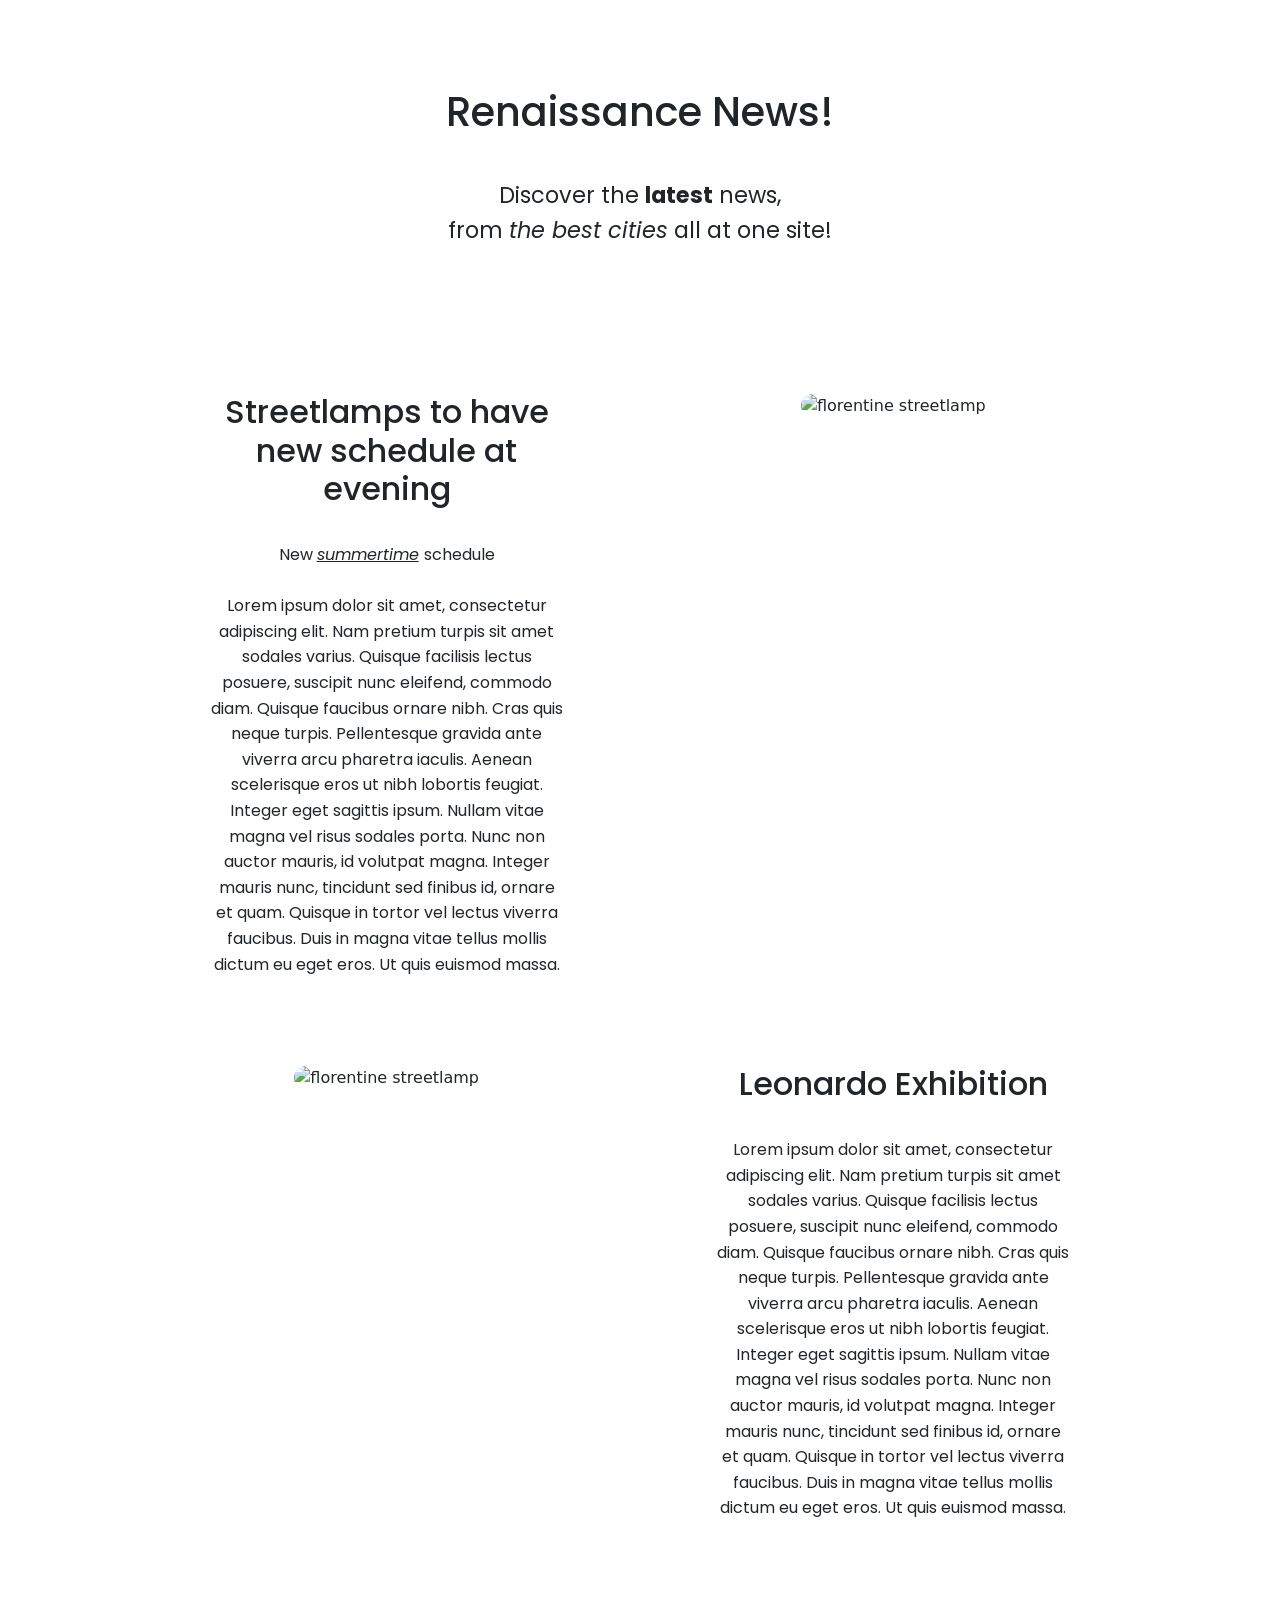
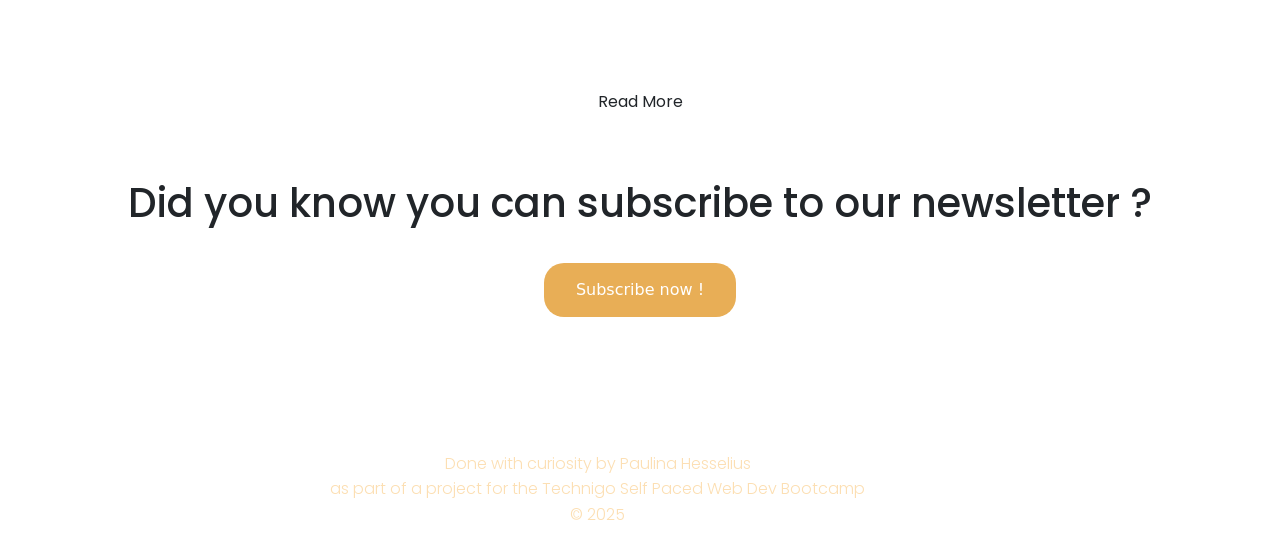
==== index.html @ 9780f8f2 "draft" ====
<!DOCTYPE html>
<html lang="en" dir="ltr">

<head>
  <meta charset="utf-8">
  <meta name="viewport" content="width=device-width, initial-scale=1">
  <title>Renaissance News</title>

  <!-- google fonts-->
  <link rel="preconnect" href="https://fonts.googleapis.com">
  <link rel="preconnect" href="https://fonts.gstatic.com" crossorigin>
  <link href="https://fonts.googleapis.com/css2?family=Poppins:wght@400;500;600&display=swap" rel="stylesheet">

  <!-- bootstrap -->
  <link href="https://cdn.jsdelivr.net/npm/bootstrap@5.1.3/dist/css/bootstrap.min.css" rel="stylesheet"
    integrity="sha384-1BmE4kWBq78iYhFldvKuhfTAU6auU8tT94WrHftjDbrCEXSU1oBoqyl2QvZ6jIW3" crossorigin="anonymous">

  <!-- css -->
  <link rel="stylesheet" href="style.css">
</head>

<body>
  <!-- navbar-->


  
    <div class="container-fluid">
      <a class="navbar-brand" href="index.html"><img class="imglogo" src="img/logo.png" alt="" width="25%"></a>
        
      </div>



  <div class="description">
    <h1>Renaissance News!</h1>
    <br>
    <p>Discover the <b>latest</b> news, 
      <br>from <i>the best cities</i> all at one site!
      <br>
    </p>
  </div>
  <!-- content in two columns with image -->
  <div class="container">


    <div class="row justify-content-evenly">
      <div class="col-4">
        <h2>Streetlamps to have new schedule at evening</h2>
        <p>
          <br>
          New <i> <u>summertime</u> </i>schedule
          <br>
          <br>
          Lorem ipsum dolor sit amet, consectetur adipiscing elit. Nam pretium turpis sit amet sodales varius. Quisque facilisis
          lectus posuere, suscipit nunc eleifend, commodo diam. Quisque faucibus ornare nibh. Cras quis neque turpis. Pellentesque
          gravida ante viverra arcu pharetra iaculis. Aenean scelerisque eros ut nibh lobortis feugiat. Integer eget sagittis
          ipsum. Nullam vitae magna vel risus sodales porta. Nunc non auctor mauris, id volutpat magna. Integer mauris nunc,
          tincidunt sed finibus id, ornare et quam. Quisque in tortor vel lectus viverra faucibus. Duis in magna vitae tellus
          mollis dictum eu eget eros. Ut quis euismod massa.
          <br>
          <!-- Nullam id ultrices turpis, ut ultrices augue. Sed sit amet placerat massa, eu lacinia nibh. Vivamus vitae tortor vel
          urna gravida mattis eu sit amet odio. Donec pretium volutpat mauris vel porta. Donec eleifend sagittis enim, porta
          euismod nunc dapibus at. Praesent eu aliquet urna. Curabitur rhoncus neque at tortor tristique venenatis. Praesent
          vestibulum tincidunt lectus. Morbi cursus ante suscipit, gravida lectus a, facilisis arcu. Ut ac bibendum magna, in
          posuere erat. Aenean mollis imperdiet tincidunt.
          <br>
          Morbi et laoreet magna. Nam ac arcu ornare, sagittis risus quis, aliquet justo. Maecenas non rutrum dui, ut rhoncus
          enim. Morbi libero lectus, tincidunt id ullamcorper vel, dapibus sed magna. Vivamus ornare sapien in dictum accumsan.
          Aenean lacus augue, blandit et malesuada sed, rhoncus eget enim. Etiam ullamcorper erat quis leo pretium suscipit. Proin
          ut iaculis elit. Duis facilisis eu lorem sed scelerisque. Nullam imperdiet ornare tortor at sodales. Interdum et
          malesuada fames ac ante ipsum primis in faucibus. Quisque in diam lacus. -->
        </p>
        <br><br><br>
      </div>
      <div class="col-4">
        <img class="imgintro" src="img/light.avif" alt="florentine streetlamp" width="90%">
      </div>
    </div>


    <div class="row justify-content-evenly">
      <div class="col-4">
        <img class="imgintro" src="img/leonardo.png" alt="florentine streetlamp" width="90%">
      </div>
      <div class="col-4">
        <h2>Leonardo Exhibition</h2>
        <p>
          <br>
          Lorem ipsum dolor sit amet, consectetur adipiscing elit. Nam pretium turpis sit amet sodales varius. Quisque
          facilisis
          lectus posuere, suscipit nunc eleifend, commodo diam. Quisque faucibus ornare nibh. Cras quis neque turpis.
          Pellentesque
          gravida ante viverra arcu pharetra iaculis. Aenean scelerisque eros ut nibh lobortis feugiat. Integer eget
          sagittis
          ipsum. Nullam vitae magna vel risus sodales porta. Nunc non auctor mauris, id volutpat magna. Integer mauris nunc,
          tincidunt sed finibus id, ornare et quam. Quisque in tortor vel lectus viverra faucibus. Duis in magna vitae
          tellus
          mollis dictum eu eget eros. Ut quis euismod massa.
        </p>
        <br><br><br>
      </div>

    </div>




  </div>

  <div class="CTA">
    <p>Read More</p>
    <br>
    <br>
    <h1>Did you know you can subscribe to our newsletter ?</h1>
    <br>
    <a href="index.html"> <button class="btn" type="button" name="button">Subscribe now !</button></a>

  </div>



  </div>
  </div>

  </div>


  <footer>


    <div class="footer">
    <p class="pfooter">Done with curiosity by Paulina Hesselius
      <br> as part of a project for the Technigo Self Paced Web Dev Bootcamp
      <br> © 2025
    </p>




  </footer>



</body>

</html>
---- style.css ----
/*typography*/
h1 {
    font-family: 'Poppins', '600';
}

h2 {
    font-family: 'Poppins', '500';
}


h3 {
    font-family: 'Poppins', '400';
}

p {
    font-family: 'Poppins';
    line-height: 1.6;
}


.description {
    text-align: center;
    padding-top: 4rem;
    font-size: 1.4rem;
}


.container {
    justify-content: center;
    padding-top: 8rem;
    text-align: center;
}

.feature-title1 {
    text-align: left;
}

.columntext1 {
    text-align: left;
    margin-right: 9rem;
}

.feature-title2 {
    text-align: right;
}

.columntext2 {
    text-align: right;
    margin-left: 9rem;
}

.imgintro {
    border-radius: 20px;
}

.CTA {
    padding-top: 5rem;
    text-align: center;
}



.btn {
    background-color: #e8ae56;
    border: none;
    color: white;
    padding: 15px 32px;
    text-align: center;
    text-decoration: none;
    display: inline-block;
    font-size: 16px;
    margin: 4px 2px;
    cursor: pointer;
    border-radius: 20px;
}

.btn:hover {
    background-color: #f2a024;
    text-decoration: none;
}


/*footer*/
.footer {
    display: flex;
    justify-content: center;
    justify-content: space-between;
    margin-left: 330px;
    margin-right: 330px;
    padding-top: 5rem;
}

.footera {
    color: #e8ae56;
}

.pfooter {
    font-family: 'Poppins';
    font-weight: 300;
    margin-top: 50px;
    color: #fcdfb3;
    text-align: center;
}

.cardcontainer {
    justify-content: center;
    padding: 2rem 5rem;
    background-color: #fcdfb3;
}

.card {
    justify-content: center;
}

.card-img-top {
    height: 50%; }
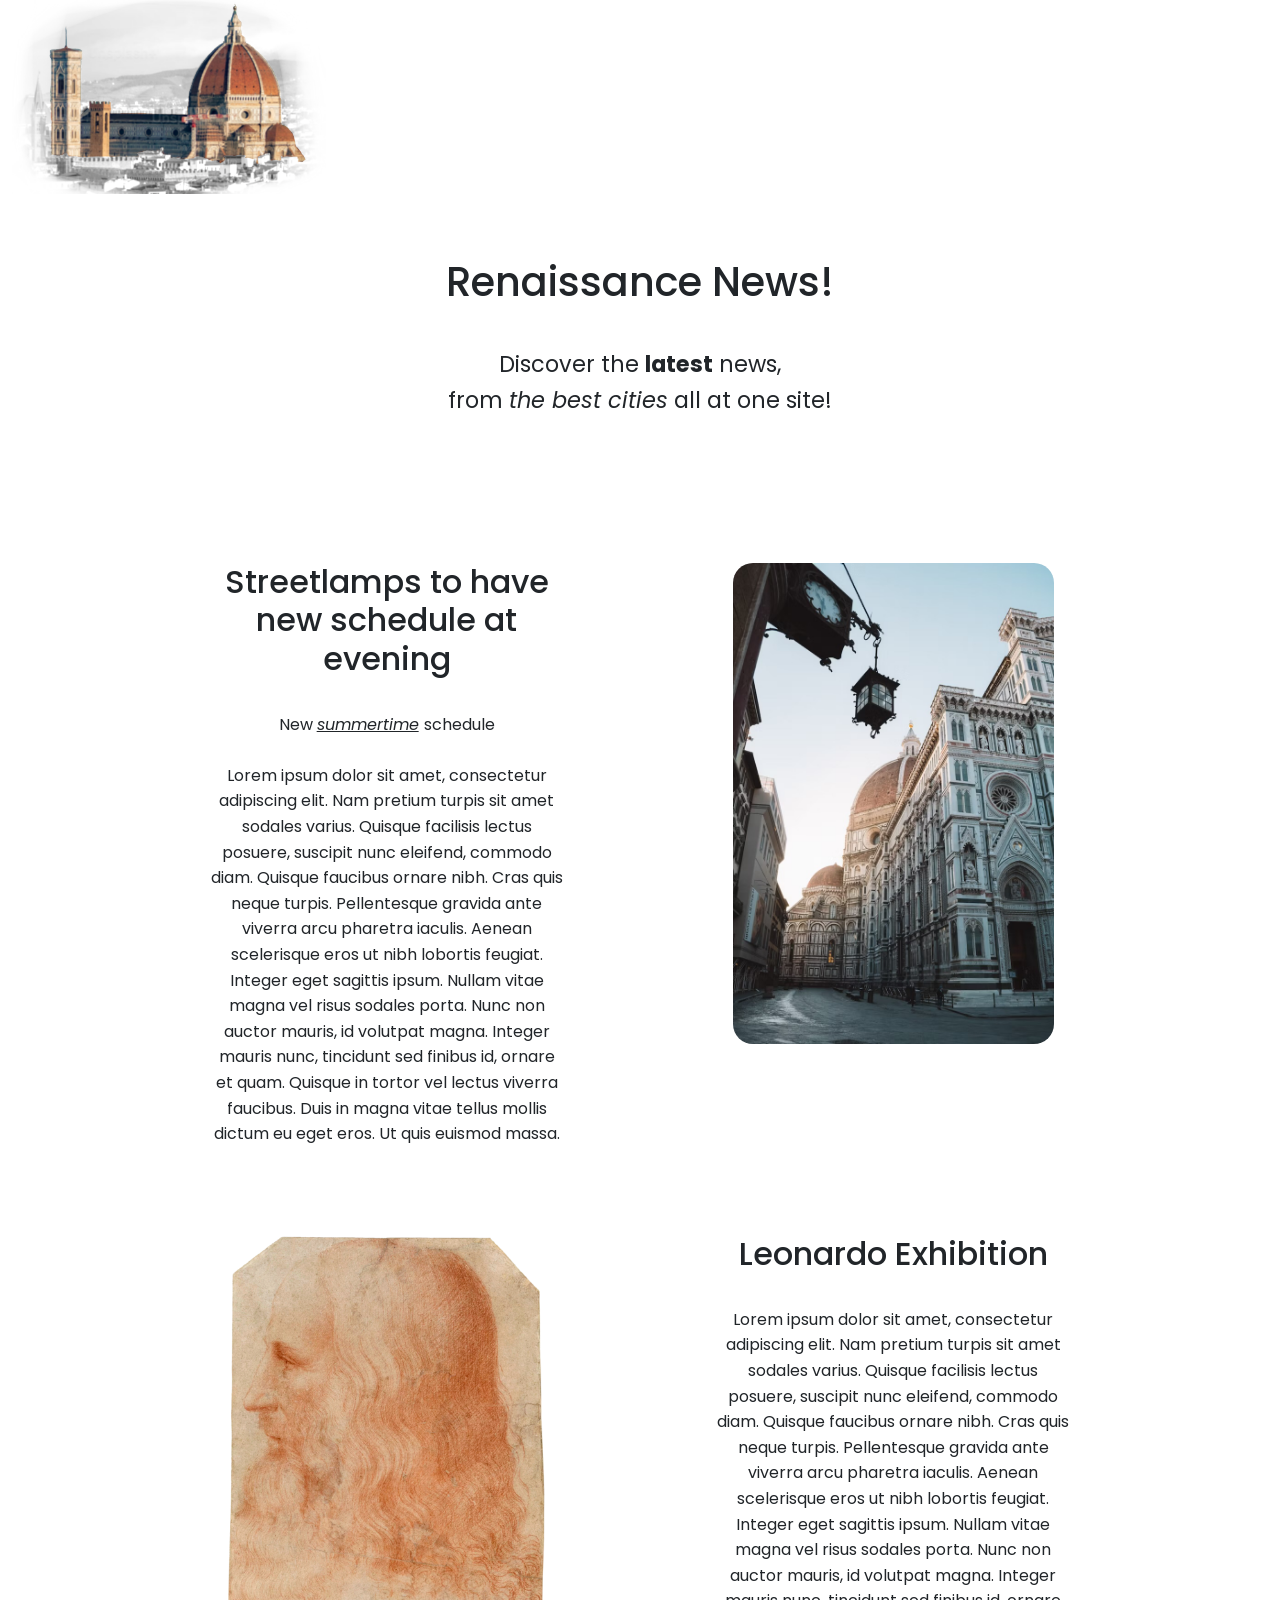
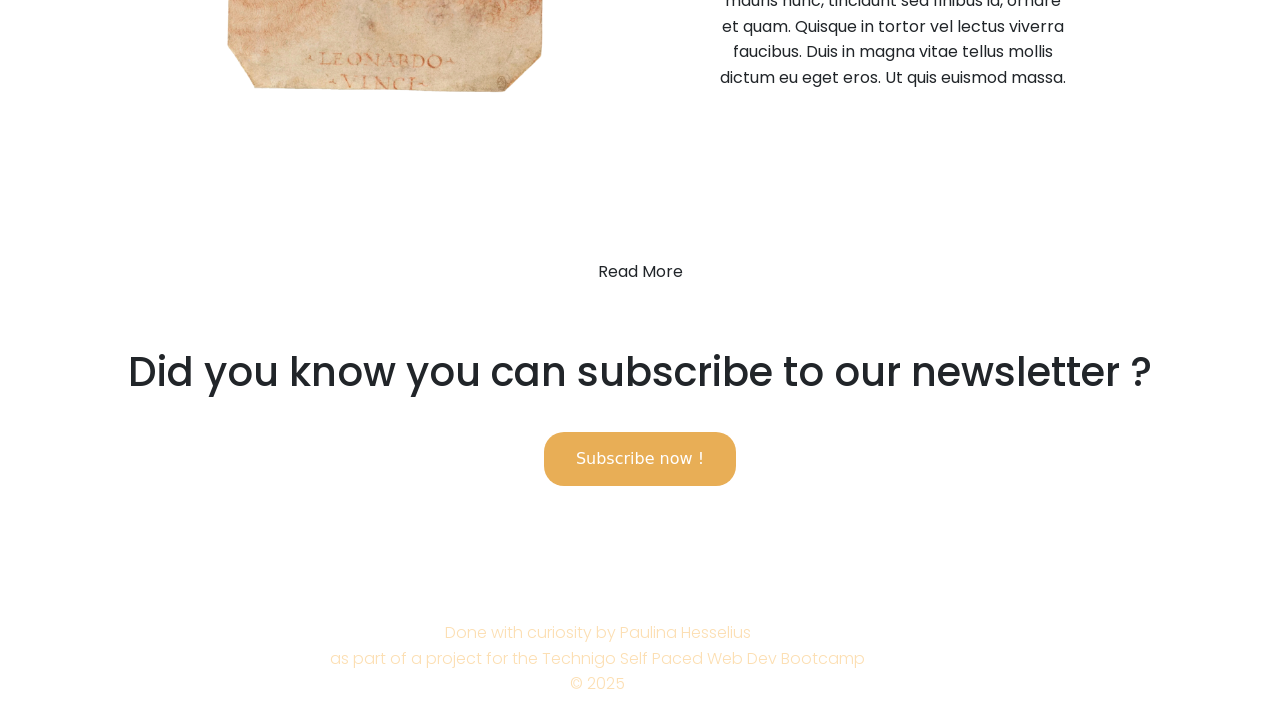
==== commit 935a3db0: "Update index.html" ====
--- a/index.html
+++ b/index.html
@@ -25,7 +25,7 @@
 
   
     <div class="container-fluid">
-      <a class="navbar-brand" href="index.html"><img class="imglogo" src="img/logo.png" alt="" width="25%"></a>
+      <a class="navbar-brand" href="index.html"><img class="imglogo" src="/logo.png" alt="" width="25%"></a>
         
       </div>
 
@@ -73,14 +73,14 @@
         <br><br><br>
       </div>
       <div class="col-4">
-        <img class="imgintro" src="img/light.avif" alt="florentine streetlamp" width="90%">
+        <img class="imgintro" src="/light.avif" alt="florentine streetlamp" width="90%">
       </div>
     </div>
 
 
     <div class="row justify-content-evenly">
       <div class="col-4">
-        <img class="imgintro" src="img/leonardo.png" alt="florentine streetlamp" width="90%">
+        <img class="imgintro" src="/leonardo.png" alt="florentine streetlamp" width="90%">
       </div>
       <div class="col-4">
         <h2>Leonardo Exhibition</h2>
@@ -143,4 +143,4 @@
 
 </body>
 
-</html>+</html>
